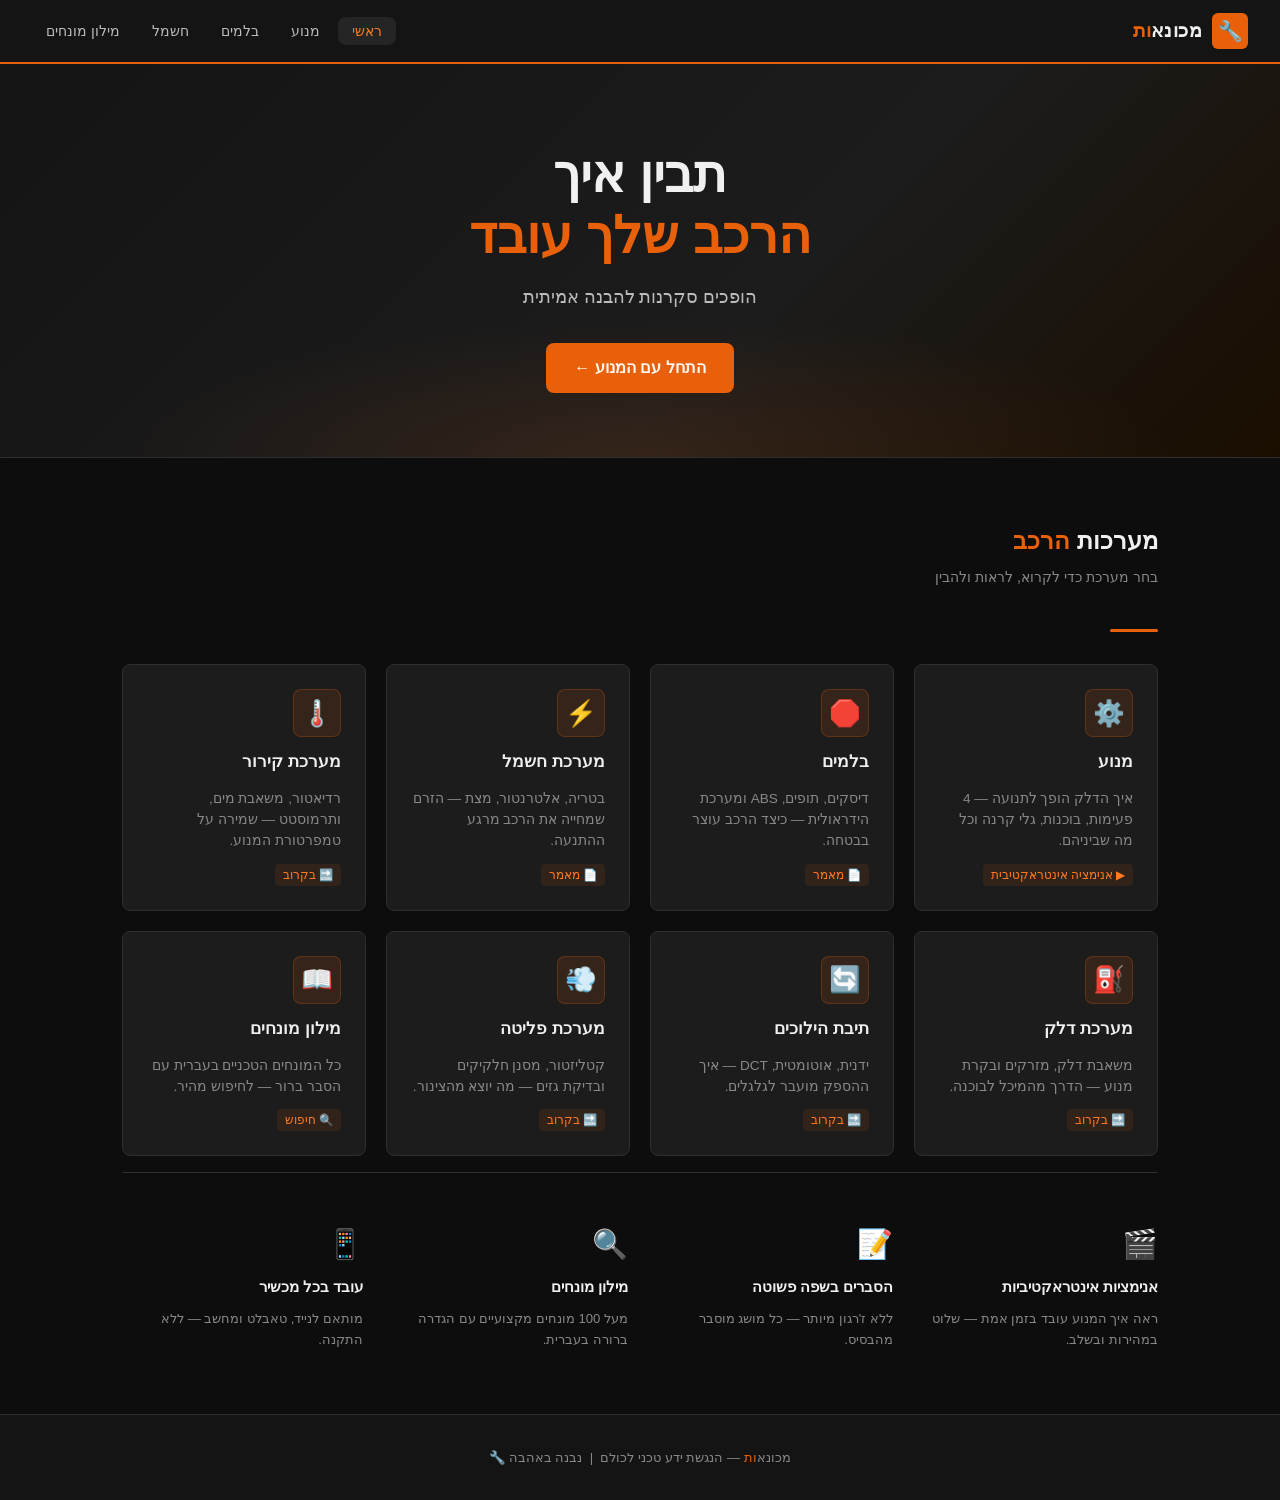
==== index.html @ 62d068a1 "rename to index.html" ====
<!DOCTYPE html>
<html lang="he" dir="rtl">
<head>
  <meta charset="UTF-8">
  <meta name="viewport" content="width=device-width, initial-scale=1.0">
  <title>מכונאות — הנגשת ידע לכולם</title>
  <link rel="stylesheet" href="css/style.css">
</head>
<body>

  <!-- ── Header ── -->
  <header class="site-header">
    <a class="logo" href="index.html">
      <div class="logo-icon">🔧</div>
      <div class="logo-text">מכונא<span>ות</span></div>
    </a>
    <nav>
      <ul class="site-nav">
        <li><a href="index.html" class="active">ראשי</a></li>
        <li><a href="pages/engine.html">מנוע</a></li>
        <li><a href="pages/brakes.html">בלמים</a></li>
        <li><a href="pages/electrical.html">חשמל</a></li>
        <li><a href="pages/glossary.html">מילון מונחים</a></li>
      </ul>
    </nav>
  </header>

  <!-- ── Hero ── -->
  <section class="hero">
    <h1>תבין איך<br><span>הרכב שלך עובד</span></h1>
    <p>הופכים סקרנות להבנה אמיתית</p>
    <a href="pages/engine.html" class="hero-cta">התחל עם המנוע ←</a>
  </section>

  <!-- ── Systems ── -->
  <main>
    <div class="section">
      <h2 class="section-title">מערכות <span>הרכב</span></h2>
      <p class="section-sub">בחר מערכת כדי לקרוא, לראות ולהבין</p>
      <div class="divider"></div>

      <div class="systems-grid">

        <a class="system-card" href="pages/engine.html">
          <div class="card-icon">⚙️</div>
          <div class="card-title">מנוע</div>
          <div class="card-desc">איך הדלק הופך לתנועה — 4 פעימות, בוכנות, גלי קרנה וכל מה שביניהם.</div>
          <div class="card-tag">▶ אנימציה אינטראקטיבית</div>
        </a>

        <a class="system-card" href="pages/brakes.html">
          <div class="card-icon">🛑</div>
          <div class="card-title">בלמים</div>
          <div class="card-desc">דיסקים, תופים, ABS ומערכת הידראולית — כיצד הרכב עוצר בבטחה.</div>
          <div class="card-tag">📄 מאמר</div>
        </a>

        <a class="system-card" href="pages/electrical.html">
          <div class="card-icon">⚡</div>
          <div class="card-title">מערכת חשמל</div>
          <div class="card-desc">בטריה, אלטרנטור, מצת — הזרם שמחייה את הרכב מרגע ההתנעה.</div>
          <div class="card-tag">📄 מאמר</div>
        </a>

        <a class="system-card" href="#">
          <div class="card-icon">🌡️</div>
          <div class="card-title">מערכת קירור</div>
          <div class="card-desc">רדיאטור, משאבת מים, ותרמוסטט — שמירה על טמפרטורת המנוע.</div>
          <div class="card-tag">🔜 בקרוב</div>
        </a>

        <a class="system-card" href="#">
          <div class="card-icon">⛽</div>
          <div class="card-title">מערכת דלק</div>
          <div class="card-desc">משאבת דלק, מזרקים ובקרת מנוע — הדרך מהמיכל לבוכנה.</div>
          <div class="card-tag">🔜 בקרוב</div>
        </a>

        <a class="system-card" href="#">
          <div class="card-icon">🔄</div>
          <div class="card-title">תיבת הילוכים</div>
          <div class="card-desc">ידנית, אוטומטית, DCT — איך ההספק מועבר לגלגלים.</div>
          <div class="card-tag">🔜 בקרוב</div>
        </a>

        <a class="system-card" href="#">
          <div class="card-icon">💨</div>
          <div class="card-title">מערכת פליטה</div>
          <div class="card-desc">קטליזטור, מסנן חלקיקים ובדיקת גזים — מה יוצא מהצינור.</div>
          <div class="card-tag">🔜 בקרוב</div>
        </a>

        <a class="system-card" href="pages/glossary.html">
          <div class="card-icon">📖</div>
          <div class="card-title">מילון מונחים</div>
          <div class="card-desc">כל המונחים הטכניים בעברית עם הסבר ברור — לחיפוש מהיר.</div>
          <div class="card-tag">🔍 חיפוש</div>
        </a>

      </div>

      <!-- ── Why ── -->
      <div class="features-row">
        <div class="feature-item">
          <div class="feature-icon">🎬</div>
          <div class="feature-title">אנימציות אינטראקטיביות</div>
          <div class="feature-text">ראה איך המנוע עובד בזמן אמת — שלוט במהירות ובשלב.</div>
        </div>
        <div class="feature-item">
          <div class="feature-icon">📝</div>
          <div class="feature-title">הסברים בשפה פשוטה</div>
          <div class="feature-text">ללא ז'רגון מיותר — כל מושג מוסבר מהבסיס.</div>
        </div>
        <div class="feature-item">
          <div class="feature-icon">🔍</div>
          <div class="feature-title">מילון מונחים</div>
          <div class="feature-text">מעל 100 מונחים מקצועיים עם הגדרה ברורה בעברית.</div>
        </div>
        <div class="feature-item">
          <div class="feature-icon">📱</div>
          <div class="feature-title">עובד בכל מכשיר</div>
          <div class="feature-text">מותאם לנייד, טאבלט ומחשב — ללא התקנה.</div>
        </div>
      </div>
    </div>
  </main>

  <!-- ── Footer ── -->
  <footer class="site-footer">
    <p>מכונא<span>ות</span> — הנגשת ידע טכני לכולם &nbsp;|&nbsp; נבנה באהבה 🔧</p>
  </footer>

  <script src="js/main.js"></script>
</body>
</html>
---- css/style.css ----
/* ── Reset & Base ── */
*, *::before, *::after { box-sizing: border-box; margin: 0; padding: 0; }

:root {
  --orange:       #E8600A;
  --orange-light: #FF7A20;
  --orange-dim:   #C04E05;
  --black:        #0D0D0D;
  --dark1:        #141414;
  --dark2:        #1C1C1C;
  --dark3:        #252525;
  --dark4:        #2E2E2E;
  --gray:         #888;
  --gray-light:   #BBBBBB;
  --white:        #F0F0F0;
  --radius:       8px;
  --transition:   0.2s ease;
}

html { font-size: 16px; scroll-behavior: smooth; }

body {
  background: var(--black);
  color: var(--white);
  font-family: 'Segoe UI', 'Arial Hebrew', Arial, sans-serif;
  direction: rtl;
  line-height: 1.6;
  min-height: 100vh;
}

a { color: var(--orange-light); text-decoration: none; transition: color var(--transition); }
a:hover { color: var(--orange); }

img { max-width: 100%; display: block; }

/* ── Scrollbar ── */
::-webkit-scrollbar { width: 8px; }
::-webkit-scrollbar-track { background: var(--dark2); }
::-webkit-scrollbar-thumb { background: var(--dark4); border-radius: 4px; }
::-webkit-scrollbar-thumb:hover { background: var(--orange-dim); }

/* ── Header / Nav ── */
.site-header {
  position: sticky;
  top: 0;
  z-index: 100;
  background: var(--dark1);
  border-bottom: 2px solid var(--orange);
  display: flex;
  align-items: center;
  justify-content: space-between;
  padding: 0 2rem;
  height: 64px;
  gap: 1rem;
}

.logo {
  display: flex;
  align-items: center;
  gap: 10px;
  text-decoration: none;
}
.logo-icon {
  width: 36px;
  height: 36px;
  background: var(--orange);
  border-radius: 6px;
  display: flex;
  align-items: center;
  justify-content: center;
  font-size: 20px;
  flex-shrink: 0;
}
.logo-text {
  font-size: 1.2rem;
  font-weight: 700;
  color: var(--white);
  letter-spacing: 0.02em;
}
.logo-text span { color: var(--orange); }

.site-nav {
  display: flex;
  align-items: center;
  gap: 0.25rem;
  list-style: none;
}
.site-nav a {
  color: var(--gray-light);
  font-size: 0.9rem;
  padding: 6px 14px;
  border-radius: var(--radius);
  transition: background var(--transition), color var(--transition);
}
.site-nav a:hover,
.site-nav a.active {
  background: var(--dark3);
  color: var(--orange-light);
}

/* ── Hero ── */
.hero {
  background: linear-gradient(135deg, var(--dark1) 0%, var(--dark2) 60%, #1a0e00 100%);
  border-bottom: 1px solid var(--dark4);
  padding: 5rem 2rem 4rem;
  text-align: center;
  position: relative;
  overflow: hidden;
}
.hero::before {
  content: '';
  position: absolute;
  inset: 0;
  background: radial-gradient(ellipse 60% 50% at 50% 100%, rgba(232,96,10,0.12) 0%, transparent 70%);
  pointer-events: none;
}
.hero-label {
  display: inline-block;
  background: rgba(232,96,10,0.15);
  color: var(--orange-light);
  border: 1px solid rgba(232,96,10,0.35);
  font-size: 0.75rem;
  letter-spacing: 0.12em;
  padding: 4px 14px;
  border-radius: 20px;
  margin-bottom: 1.2rem;
  text-transform: uppercase;
}
.hero h1 {
  font-size: clamp(2rem, 5vw, 3.2rem);
  font-weight: 800;
  line-height: 1.2;
  margin-bottom: 1rem;
  color: var(--white);
}
.hero h1 span { color: var(--orange); }
.hero p {
  font-size: 1.1rem;
  color: var(--gray-light);
  max-width: 540px;
  margin: 0 auto 2rem;
}
.hero-cta {
  display: inline-flex;
  align-items: center;
  gap: 8px;
  background: var(--orange);
  color: #fff;
  font-weight: 700;
  font-size: 1rem;
  padding: 12px 28px;
  border-radius: var(--radius);
  transition: background var(--transition), transform var(--transition);
}
.hero-cta:hover { background: var(--orange-light); color: #fff; transform: translateY(-2px); }

/* ── Section ── */
.section { padding: 4rem 2rem; max-width: 1100px; margin: 0 auto; }
.section-title {
  font-size: 1.5rem;
  font-weight: 700;
  margin-bottom: 0.4rem;
  color: var(--white);
}
.section-title span { color: var(--orange); }
.section-sub {
  color: var(--gray);
  font-size: 0.9rem;
  margin-bottom: 2.5rem;
}
.divider {
  width: 48px;
  height: 3px;
  background: var(--orange);
  border-radius: 2px;
  margin: 0.6rem 0 2rem;
}

/* ── System Cards Grid ── */
.systems-grid {
  display: grid;
  grid-template-columns: repeat(auto-fill, minmax(240px, 1fr));
  gap: 1.25rem;
}

.system-card {
  background: var(--dark2);
  border: 1px solid var(--dark4);
  border-radius: var(--radius);
  padding: 1.5rem;
  display: flex;
  flex-direction: column;
  gap: 0.75rem;
  transition: border-color var(--transition), transform var(--transition), box-shadow var(--transition);
  cursor: pointer;
  text-decoration: none;
  color: inherit;
}
.system-card:hover {
  border-color: var(--orange);
  transform: translateY(-3px);
  box-shadow: 0 8px 24px rgba(232,96,10,0.18);
  color: inherit;
}
.card-icon {
  width: 48px;
  height: 48px;
  background: rgba(232,96,10,0.12);
  border: 1px solid rgba(232,96,10,0.25);
  border-radius: var(--radius);
  display: flex;
  align-items: center;
  justify-content: center;
  font-size: 1.6rem;
}
.card-title {
  font-size: 1.05rem;
  font-weight: 700;
  color: var(--white);
}
.card-desc {
  font-size: 0.85rem;
  color: var(--gray);
  line-height: 1.55;
  flex: 1;
}
.card-tag {
  display: inline-flex;
  align-items: center;
  gap: 5px;
  font-size: 0.72rem;
  color: var(--orange-light);
  background: rgba(232,96,10,0.1);
  border-radius: 4px;
  padding: 2px 8px;
  align-self: flex-start;
}

/* ── Feature row (why this site) ── */
.features-row {
  display: grid;
  grid-template-columns: repeat(auto-fill, minmax(200px, 1fr));
  gap: 1.5rem;
  border-top: 1px solid var(--dark4);
  padding-top: 3rem;
  margin-top: 1rem;
}
.feature-item { display: flex; flex-direction: column; gap: 0.5rem; }
.feature-icon { font-size: 1.8rem; }
.feature-title { font-weight: 700; font-size: 0.95rem; }
.feature-text { font-size: 0.82rem; color: var(--gray); }

/* ── Page header (inner pages) ── */
.page-hero {
  background: var(--dark1);
  border-bottom: 1px solid var(--dark4);
  padding: 3rem 2rem 2.5rem;
  max-width: 1100px;
  margin: 0 auto;
}
.page-hero .breadcrumb {
  font-size: 0.8rem;
  color: var(--gray);
  margin-bottom: 0.75rem;
  display: flex;
  gap: 6px;
  align-items: center;
}
.page-hero .breadcrumb a { color: var(--gray); }
.page-hero .breadcrumb a:hover { color: var(--orange-light); }
.page-hero h1 { font-size: 2rem; font-weight: 800; margin-bottom: 0.5rem; }
.page-hero p { color: var(--gray-light); max-width: 560px; }

/* ── Article card ── */
.articles-grid {
  display: grid;
  grid-template-columns: repeat(auto-fill, minmax(300px, 1fr));
  gap: 1.25rem;
}
.article-card {
  background: var(--dark2);
  border: 1px solid var(--dark4);
  border-radius: var(--radius);
  overflow: hidden;
  transition: border-color var(--transition), transform var(--transition);
  text-decoration: none;
  color: inherit;
  display: flex;
  flex-direction: column;
}
.article-card:hover { border-color: var(--orange); transform: translateY(-2px); color: inherit; }
.article-thumb {
  height: 140px;
  background: var(--dark3);
  display: flex;
  align-items: center;
  justify-content: center;
  font-size: 3rem;
  border-bottom: 1px solid var(--dark4);
}
.article-body { padding: 1.2rem; display: flex; flex-direction: column; gap: 0.5rem; flex: 1; }
.article-category {
  font-size: 0.72rem;
  color: var(--orange-light);
  text-transform: uppercase;
  letter-spacing: 0.08em;
}
.article-title { font-size: 1rem; font-weight: 700; }
.article-excerpt { font-size: 0.83rem; color: var(--gray); flex: 1; }

/* ── Animation embed card ── */
.anim-card {
  background: var(--dark2);
  border: 1px solid var(--dark4);
  border-radius: var(--radius);
  overflow: hidden;
  transition: border-color var(--transition);
}
.anim-card:hover { border-color: var(--orange); }
.anim-card iframe {
  width: 100%;
  border: none;
  display: block;
}
.anim-card-footer {
  padding: 1rem 1.25rem;
  display: flex;
  align-items: center;
  justify-content: space-between;
  border-top: 1px solid var(--dark4);
}
.anim-card-footer .title { font-weight: 700; font-size: 0.95rem; }
.anim-card-footer .link {
  font-size: 0.82rem;
  color: var(--orange-light);
  display: flex;
  align-items: center;
  gap: 4px;
}

/* ── Glossary ── */
.glossary-search {
  width: 100%;
  max-width: 420px;
  background: var(--dark3);
  border: 1px solid var(--dark4);
  border-radius: var(--radius);
  padding: 10px 16px;
  color: var(--white);
  font-size: 0.95rem;
  direction: rtl;
  margin-bottom: 2rem;
  transition: border-color var(--transition);
}
.glossary-search::placeholder { color: var(--gray); }
.glossary-search:focus { outline: none; border-color: var(--orange); }

.glossary-list { display: flex; flex-direction: column; gap: 0; }
.glossary-item {
  padding: 1rem 0;
  border-bottom: 1px solid var(--dark4);
  display: grid;
  grid-template-columns: 160px 1fr;
  gap: 1rem;
  align-items: baseline;
}
.glossary-term { font-weight: 700; color: var(--orange-light); font-size: 0.95rem; }
.glossary-def { font-size: 0.88rem; color: var(--gray-light); }

/* ── Footer ── */
.site-footer {
  background: var(--dark1);
  border-top: 1px solid var(--dark4);
  padding: 2rem;
  text-align: center;
  color: var(--gray);
  font-size: 0.82rem;
}
.site-footer span { color: var(--orange); }

/* ── Responsive ── */
@media (max-width: 640px) {
  .site-header { padding: 0 1rem; }
  .site-nav { display: none; }
  .hero { padding: 3rem 1rem 2.5rem; }
  .section { padding: 2.5rem 1rem; }
  .glossary-item { grid-template-columns: 1fr; }
}
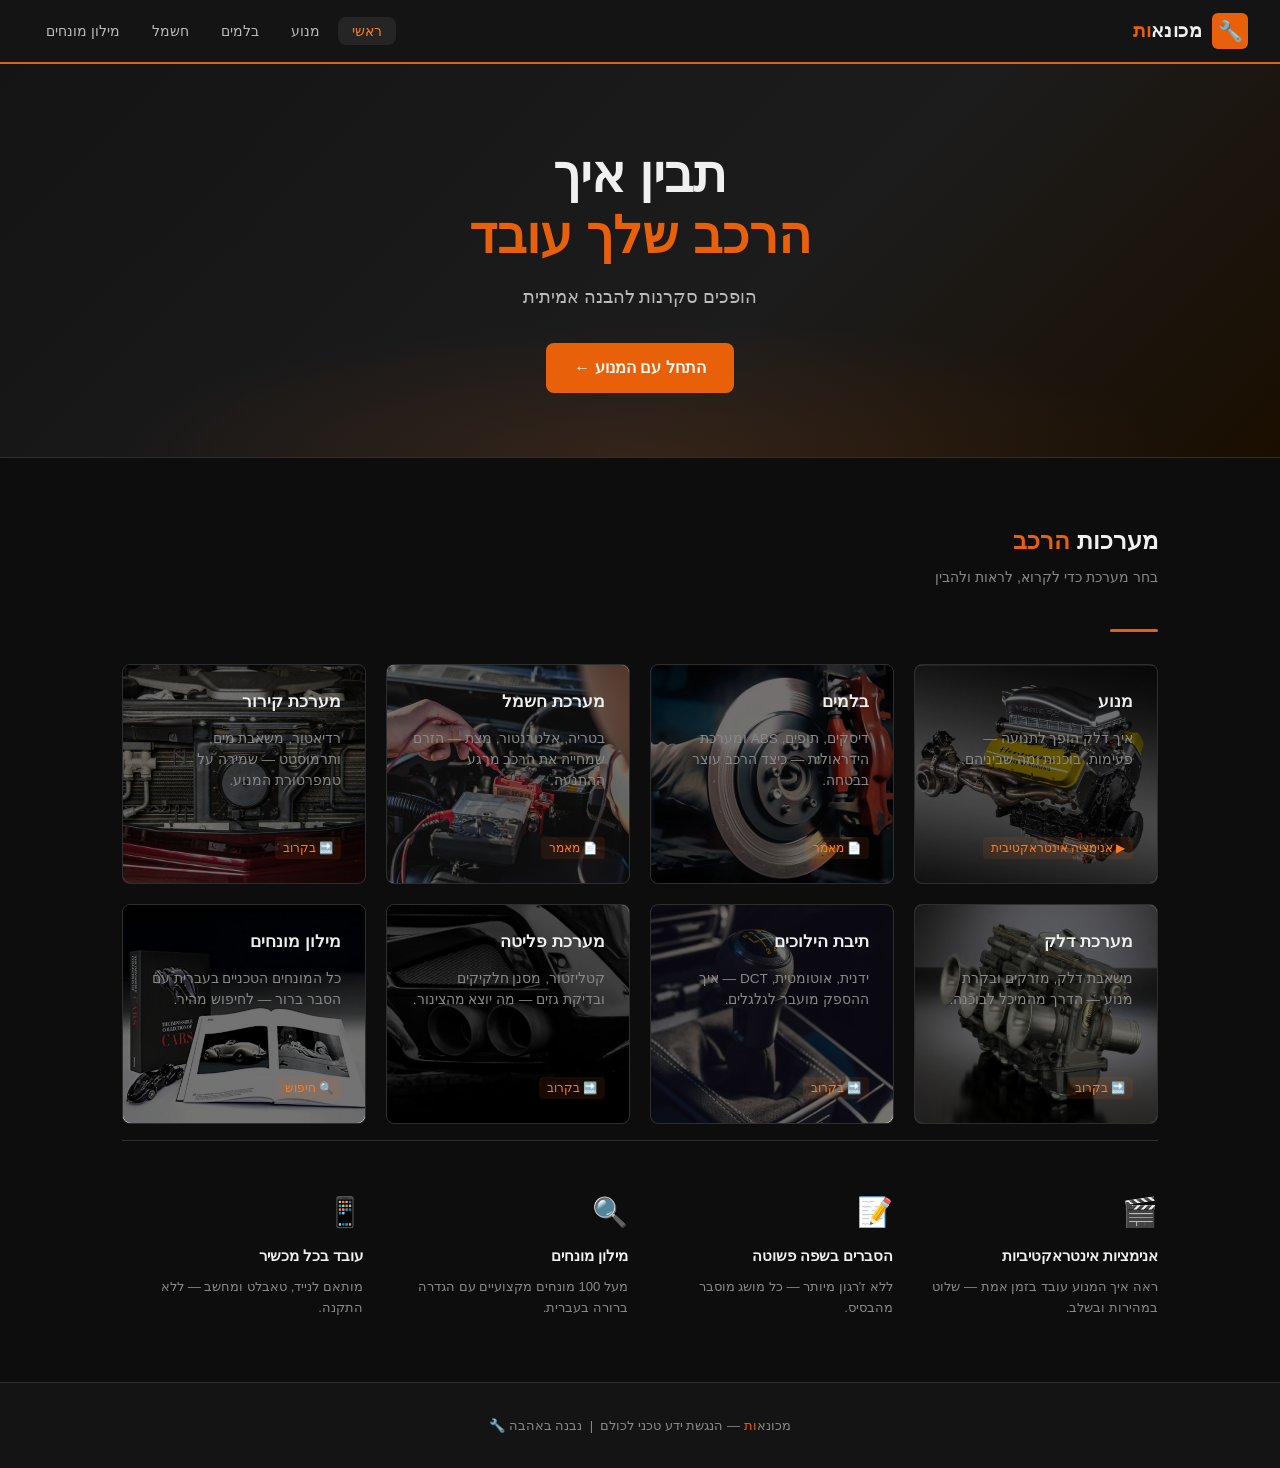
==== commit f290bd70: "add google verification" ====
--- a/index.html
+++ b/index.html
@@ -41,57 +41,49 @@
 
       <div class="systems-grid">
 
-        <a class="system-card" href="pages/engine.html">
-          <div class="card-icon">⚙️</div>
+        <a class="system-card system-card--engine" href="pages/engine.html">
           <div class="card-title">מנוע</div>
-          <div class="card-desc">איך הדלק הופך לתנועה — 4 פעימות, בוכנות, גלי קרנה וכל מה שביניהם.</div>
+          <div class="card-desc">איך דלק הופך לתנועה — פעימות, בוכנות ומה שביניהם.</div>
           <div class="card-tag">▶ אנימציה אינטראקטיבית</div>
         </a>
 
-        <a class="system-card" href="pages/brakes.html">
-          <div class="card-icon">🛑</div>
+        <a class="system-card system-card--brakes" href="pages/brakes.html">
           <div class="card-title">בלמים</div>
           <div class="card-desc">דיסקים, תופים, ABS ומערכת הידראולית — כיצד הרכב עוצר בבטחה.</div>
           <div class="card-tag">📄 מאמר</div>
         </a>
 
-        <a class="system-card" href="pages/electrical.html">
-          <div class="card-icon">⚡</div>
+        <a class="system-card system-card--electrical" href="pages/electrical.html">
           <div class="card-title">מערכת חשמל</div>
           <div class="card-desc">בטריה, אלטרנטור, מצת — הזרם שמחייה את הרכב מרגע ההתנעה.</div>
           <div class="card-tag">📄 מאמר</div>
         </a>
 
-        <a class="system-card" href="#">
-          <div class="card-icon">🌡️</div>
+        <a class="system-card system-card--cooling" href="#">
           <div class="card-title">מערכת קירור</div>
           <div class="card-desc">רדיאטור, משאבת מים, ותרמוסטט — שמירה על טמפרטורת המנוע.</div>
           <div class="card-tag">🔜 בקרוב</div>
         </a>
 
-        <a class="system-card" href="#">
-          <div class="card-icon">⛽</div>
+        <a class="system-card system-card--fuel" href="#">
           <div class="card-title">מערכת דלק</div>
           <div class="card-desc">משאבת דלק, מזרקים ובקרת מנוע — הדרך מהמיכל לבוכנה.</div>
           <div class="card-tag">🔜 בקרוב</div>
         </a>
 
-        <a class="system-card" href="#">
-          <div class="card-icon">🔄</div>
+        <a class="system-card system-card--gearbox" href="#">
           <div class="card-title">תיבת הילוכים</div>
           <div class="card-desc">ידנית, אוטומטית, DCT — איך ההספק מועבר לגלגלים.</div>
           <div class="card-tag">🔜 בקרוב</div>
         </a>
 
-        <a class="system-card" href="#">
-          <div class="card-icon">💨</div>
+        <a class="system-card system-card--exhaust" href="#">
           <div class="card-title">מערכת פליטה</div>
           <div class="card-desc">קטליזטור, מסנן חלקיקים ובדיקת גזים — מה יוצא מהצינור.</div>
           <div class="card-tag">🔜 בקרוב</div>
         </a>
 
-        <a class="system-card" href="pages/glossary.html">
-          <div class="card-icon">📖</div>
+        <a class="system-card system-card--glossary" href="pages/glossary.html">
           <div class="card-title">מילון מונחים</div>
           <div class="card-desc">כל המונחים הטכניים בעברית עם הסבר ברור — לחיפוש מהיר.</div>
           <div class="card-tag">🔍 חיפוש</div>
--- a/css/style.css
+++ b/css/style.css
@@ -191,6 +191,8 @@
   display: flex;
   flex-direction: column;
   gap: 0.75rem;
+  height: 220px;
+  overflow: hidden;
   transition: border-color var(--transition), transform var(--transition), box-shadow var(--transition);
   cursor: pointer;
   text-decoration: none;
@@ -201,6 +203,210 @@
   transform: translateY(-3px);
   box-shadow: 0 8px 24px rgba(232,96,10,0.18);
   color: inherit;
+}
+.system-card--glossary {
+  background-image: url('../images/glossary.jpg');
+  background-size: cover;
+  background-position: center;
+  position: relative;
+}
+.system-card--glossary::before {
+  content: '';
+  position: absolute;
+  inset: 0;
+  background: rgba(0,0,0,0.55);
+  border-radius: var(--radius);
+}
+.system-card--glossary > * {
+  position: relative;
+  z-index: 1;
+}
+.system-card--exhaust {
+  background-image: url('../images/exhaust.webp');
+  background-size: cover;
+  background-position: center;
+  position: relative;
+}
+.system-card--exhaust::before {
+  content: '';
+  position: absolute;
+  inset: 0;
+  background: rgba(0,0,0,0.55);
+  border-radius: var(--radius);
+}
+.system-card--exhaust > * {
+  position: relative;
+  z-index: 1;
+}
+.system-card--gearbox {
+  background-image: url('../images/gearbox.avif');
+  background-size: cover;
+  background-position: center;
+  position: relative;
+}
+.system-card--gearbox::before {
+  content: '';
+  position: absolute;
+  inset: 0;
+  background: rgba(0,0,0,0.55);
+  border-radius: var(--radius);
+}
+.system-card--gearbox > * {
+  position: relative;
+  z-index: 1;
+}
+.system-card--fuel {
+  background-image: url('../images/carburetor.jpg');
+  background-size: cover;
+  background-position: center;
+  position: relative;
+}
+.system-card--fuel::before {
+  content: '';
+  position: absolute;
+  inset: 0;
+  background: rgba(0,0,0,0.55);
+  border-radius: var(--radius);
+}
+.system-card--fuel > * {
+  position: relative;
+  z-index: 1;
+}
+.system-card--cooling {
+  background-image: url('../images/radiator.png');
+  background-size: cover;
+  background-position: center;
+  position: relative;
+}
+.system-card--cooling::before {
+  content: '';
+  position: absolute;
+  inset: 0;
+  background: rgba(0,0,0,0.55);
+  border-radius: var(--radius);
+}
+.system-card--cooling > * {
+  position: relative;
+  z-index: 1;
+}
+.system-card--electrical {
+  background-image: url('../images/electrical.jpg');
+  background-size: cover;
+  background-position: center;
+  position: relative;
+}
+.system-card--electrical::before {
+  content: '';
+  position: absolute;
+  inset: 0;
+  background: rgba(0,0,0,0.55);
+  border-radius: var(--radius);
+}
+.system-card--electrical > * {
+  position: relative;
+  z-index: 1;
+}
+.system-card--brakes {
+  background-image: url('../images/brakes.webp');
+  background-size: cover;
+  background-position: center;
+  position: relative;
+}
+.system-card--brakes::before {
+  content: '';
+  position: absolute;
+  inset: 0;
+  background: rgba(0,0,0,0.55);
+  border-radius: var(--radius);
+}
+.system-card--brakes > * {
+  position: relative;
+  z-index: 1;
+}
+.system-card--fuel-engine {
+  background-image: url('../images/fuel-engine.jpg');
+  background-size: cover;
+  background-position: center;
+  position: relative;
+}
+.system-card--fuel-engine::before {
+  content: '';
+  position: absolute;
+  inset: 0;
+  background: rgba(0,0,0,0.55);
+  border-radius: var(--radius);
+}
+.system-card--fuel-engine > * {
+  position: relative;
+  z-index: 1;
+}
+.system-card--ignition {
+  background-image: url('../images/ignition.jpg');
+  background-size: cover;
+  background-position: center;
+  position: relative;
+}
+.system-card--ignition::before {
+  content: '';
+  position: absolute;
+  inset: 0;
+  background: rgba(0,0,0,0.55);
+  border-radius: var(--radius);
+}
+.system-card--ignition > * {
+  position: relative;
+  z-index: 1;
+}
+.system-card--timing {
+  background-image: url('../images/timing-system.webp');
+  background-size: cover;
+  background-position: center;
+  position: relative;
+}
+.system-card--timing::before {
+  content: '';
+  position: absolute;
+  inset: 0;
+  background: rgba(0,0,0,0.55);
+  border-radius: var(--radius);
+}
+.system-card--timing > * {
+  position: relative;
+  z-index: 1;
+}
+.system-card--starter {
+  background-image: url('../images/starter.jpg');
+  background-size: cover;
+  background-position: center;
+  position: relative;
+}
+.system-card--starter::before {
+  content: '';
+  position: absolute;
+  inset: 0;
+  background: rgba(0,0,0,0.55);
+  border-radius: var(--radius);
+}
+.system-card--starter > * {
+  position: relative;
+  z-index: 1;
+}
+.system-card--engine {
+  background-image: url('../images/engine-venom.png');
+  background-size: cover;
+  background-position: center;
+  position: relative;
+}
+.system-card--engine::before {
+  content: '';
+  position: absolute;
+  inset: 0;
+  background: rgba(0,0,0,0.55);
+  border-radius: var(--radius);
+}
+.system-card--engine > * {
+  position: relative;
+  z-index: 1;
 }
 .card-icon {
   width: 48px;
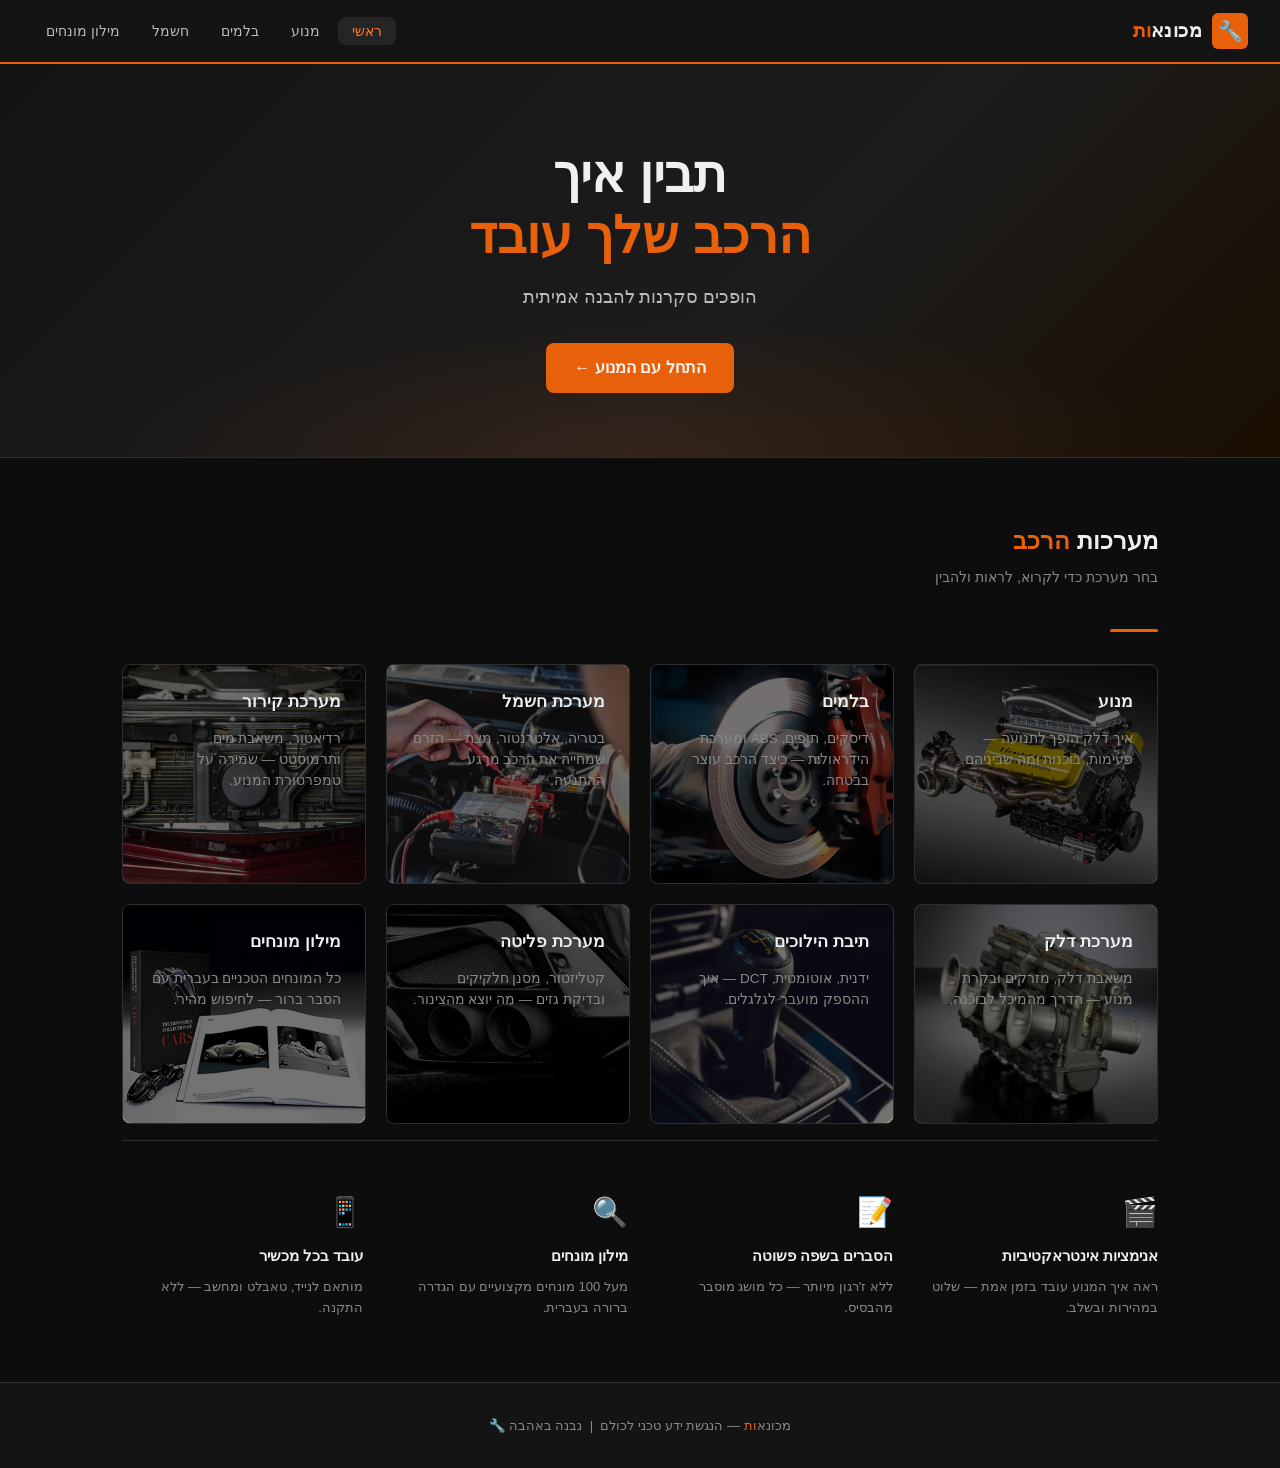
==== commit 5814019f: "add new pages and updates" ====
--- a/index.html
+++ b/index.html
@@ -44,49 +44,41 @@
         <a class="system-card system-card--engine" href="pages/engine.html">
           <div class="card-title">מנוע</div>
           <div class="card-desc">איך דלק הופך לתנועה — פעימות, בוכנות ומה שביניהם.</div>
-          <div class="card-tag">▶ אנימציה אינטראקטיבית</div>
         </a>
 
         <a class="system-card system-card--brakes" href="pages/brakes.html">
           <div class="card-title">בלמים</div>
           <div class="card-desc">דיסקים, תופים, ABS ומערכת הידראולית — כיצד הרכב עוצר בבטחה.</div>
-          <div class="card-tag">📄 מאמר</div>
         </a>
 
         <a class="system-card system-card--electrical" href="pages/electrical.html">
           <div class="card-title">מערכת חשמל</div>
           <div class="card-desc">בטריה, אלטרנטור, מצת — הזרם שמחייה את הרכב מרגע ההתנעה.</div>
-          <div class="card-tag">📄 מאמר</div>
         </a>
 
-        <a class="system-card system-card--cooling" href="#">
+        <a class="system-card system-card--cooling" href="pages/cooling.html">
           <div class="card-title">מערכת קירור</div>
           <div class="card-desc">רדיאטור, משאבת מים, ותרמוסטט — שמירה על טמפרטורת המנוע.</div>
-          <div class="card-tag">🔜 בקרוב</div>
         </a>
 
-        <a class="system-card system-card--fuel" href="#">
+        <a class="system-card system-card--fuel" href="pages/fuel.html">
           <div class="card-title">מערכת דלק</div>
           <div class="card-desc">משאבת דלק, מזרקים ובקרת מנוע — הדרך מהמיכל לבוכנה.</div>
-          <div class="card-tag">🔜 בקרוב</div>
         </a>
 
-        <a class="system-card system-card--gearbox" href="#">
+        <a class="system-card system-card--gearbox" href="pages/gearbox.html">
           <div class="card-title">תיבת הילוכים</div>
           <div class="card-desc">ידנית, אוטומטית, DCT — איך ההספק מועבר לגלגלים.</div>
-          <div class="card-tag">🔜 בקרוב</div>
         </a>
 
-        <a class="system-card system-card--exhaust" href="#">
+        <a class="system-card system-card--exhaust" href="pages/exhaust.html">
           <div class="card-title">מערכת פליטה</div>
           <div class="card-desc">קטליזטור, מסנן חלקיקים ובדיקת גזים — מה יוצא מהצינור.</div>
-          <div class="card-tag">🔜 בקרוב</div>
         </a>
 
         <a class="system-card system-card--glossary" href="pages/glossary.html">
           <div class="card-title">מילון מונחים</div>
           <div class="card-desc">כל המונחים הטכניים בעברית עם הסבר ברור — לחיפוש מהיר.</div>
-          <div class="card-tag">🔍 חיפוש</div>
         </a>
 
       </div>
